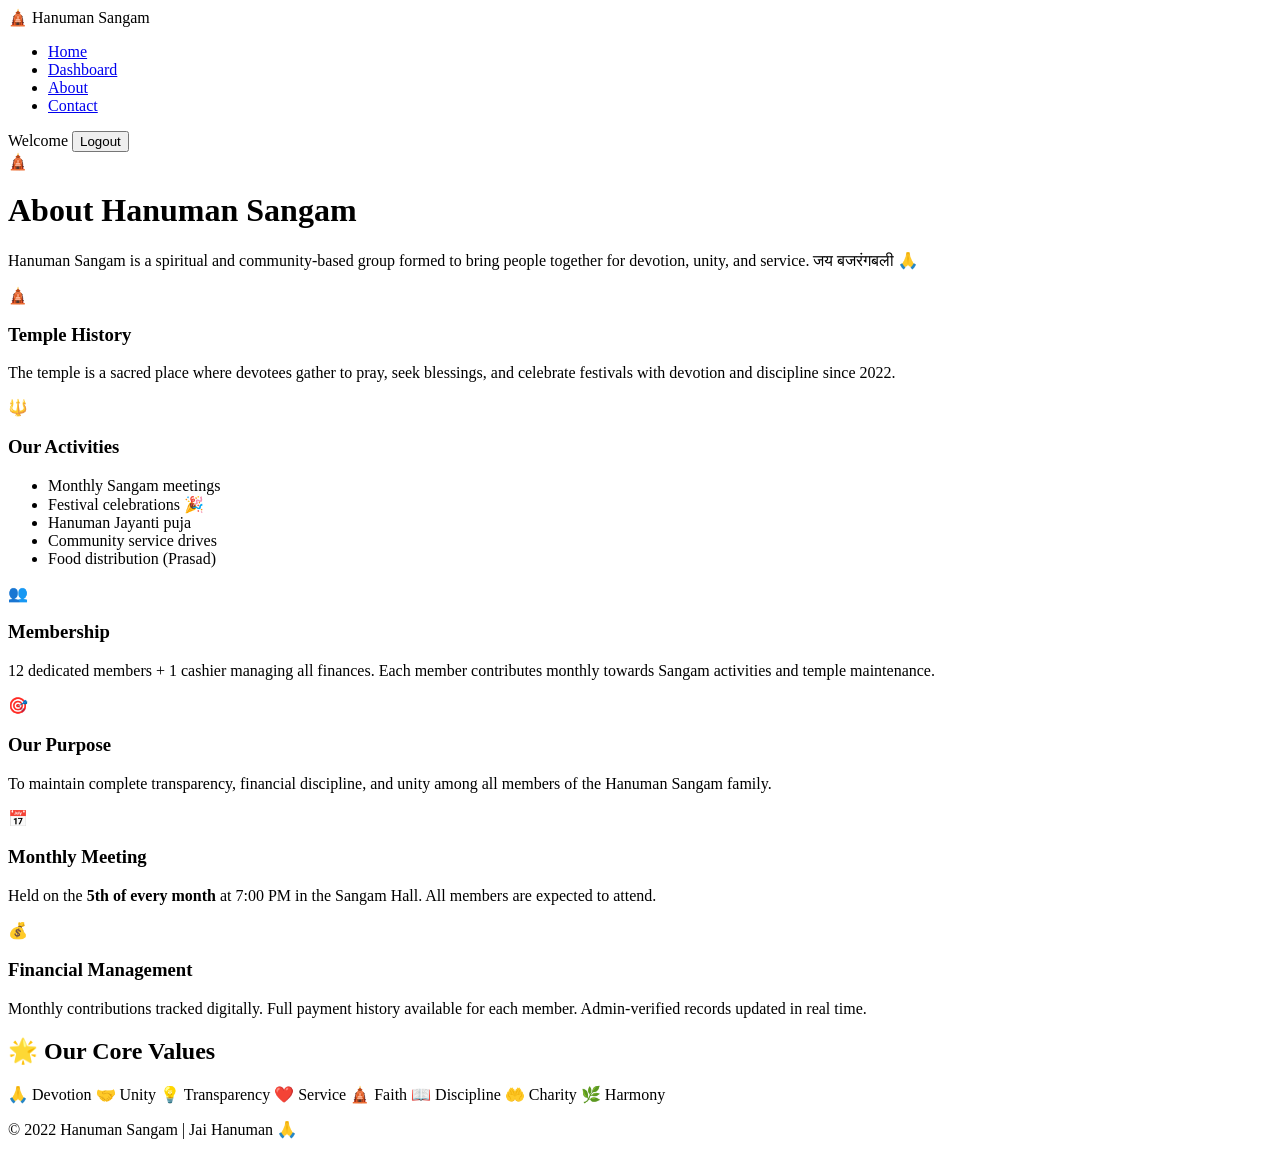
==== about.html @ 0b8dd69b "Add files via upload" ====
<!DOCTYPE html>
<html lang="en">
<head>
  <meta charset="UTF-8"/>
  <meta name="viewport" content="width=device-width, initial-scale=1.0"/>
  <title>About — Hanuman Sangam</title>
  <link rel="stylesheet" href="css/about.css"/>
</head>
<body>

<nav class="navbar">
  <div class="nav-brand">🛕 Hanuman Sangam</div>
  <ul class="nav-links">
    <li><a href="home.html">Home</a></li>
    <li><a href="member-dashboard.html">Dashboard</a></li>
    <li><a href="about.html" class="active">About</a></li>
    <li><a href="contact.html">Contact</a></li>
  </ul>
  <div class="nav-right">
    <span class="nav-user" id="navUser">Welcome</span>
    <button class="btn-logout" onclick="logout()">Logout</button>
  </div>
</nav>

<div class="about-container">

  <!-- Hero -->
  <div class="about-hero">
    <div class="about-hero-icon">🛕</div>
    <h1>About Hanuman Sangam</h1>
    <p>
      Hanuman Sangam is a spiritual and community-based group formed to bring
      people together for devotion, unity, and service. जय बजरंगबली 🙏
    </p>
  </div>

  <!-- Info Grid -->
  <div class="about-grid">
    <div class="about-card">
      <div class="about-card-icon">🛕</div>
      <h3>Temple History</h3>
      <p>
        The temple is a sacred place where devotees gather to pray, seek blessings,
        and celebrate festivals with devotion and discipline since 2022.
      </p>
    </div>
    <div class="about-card">
      <div class="about-card-icon">🔱</div>
      <h3>Our Activities</h3>
      <ul>
        <li>Monthly Sangam meetings</li>
        <li>Festival celebrations 🎉</li>
        <li>Hanuman Jayanti puja</li>
        <li>Community service drives</li>
        <li>Food distribution (Prasad)</li>
      </ul>
    </div>
    <div class="about-card">
      <div class="about-card-icon">👥</div>
      <h3>Membership</h3>
      <p>
        12 dedicated members + 1 cashier managing all finances.
        Each member contributes monthly towards Sangam activities and temple maintenance.
      </p>
    </div>
    <div class="about-card">
      <div class="about-card-icon">🎯</div>
      <h3>Our Purpose</h3>
      <p>
        To maintain complete transparency, financial discipline, and unity among
        all members of the Hanuman Sangam family.
      </p>
    </div>
    <div class="about-card">
      <div class="about-card-icon">📅</div>
      <h3>Monthly Meeting</h3>
      <p>
        Held on the <strong>5th of every month</strong> at 7:00 PM in the Sangam Hall.
        All members are expected to attend.
      </p>
    </div>
    <div class="about-card">
      <div class="about-card-icon">💰</div>
      <h3>Financial Management</h3>
      <p>
        Monthly contributions tracked digitally. Full payment history available
        for each member. Admin-verified records updated in real time.
      </p>
    </div>
  </div>

  <!-- Values -->
  <div class="values-card">
    <h2>🌟 Our Core Values</h2>
    <div class="values-row">
      <span class="value-pill">🙏 Devotion</span>
      <span class="value-pill">🤝 Unity</span>
      <span class="value-pill">💡 Transparency</span>
      <span class="value-pill">❤️ Service</span>
      <span class="value-pill">🛕 Faith</span>
      <span class="value-pill">📖 Discipline</span>
      <span class="value-pill">🤲 Charity</span>
      <span class="value-pill">🌿 Harmony</span>
    </div>
  </div>

</div>

<footer><p>© 2022 Hanuman Sangam | Jai Hanuman 🙏</p></footer>
<div id="toast"></div>

<script src="js/api.js"></script>
<script src="js/common.js"></script>
<script src="js/about.js"></script>
</body>
</html>
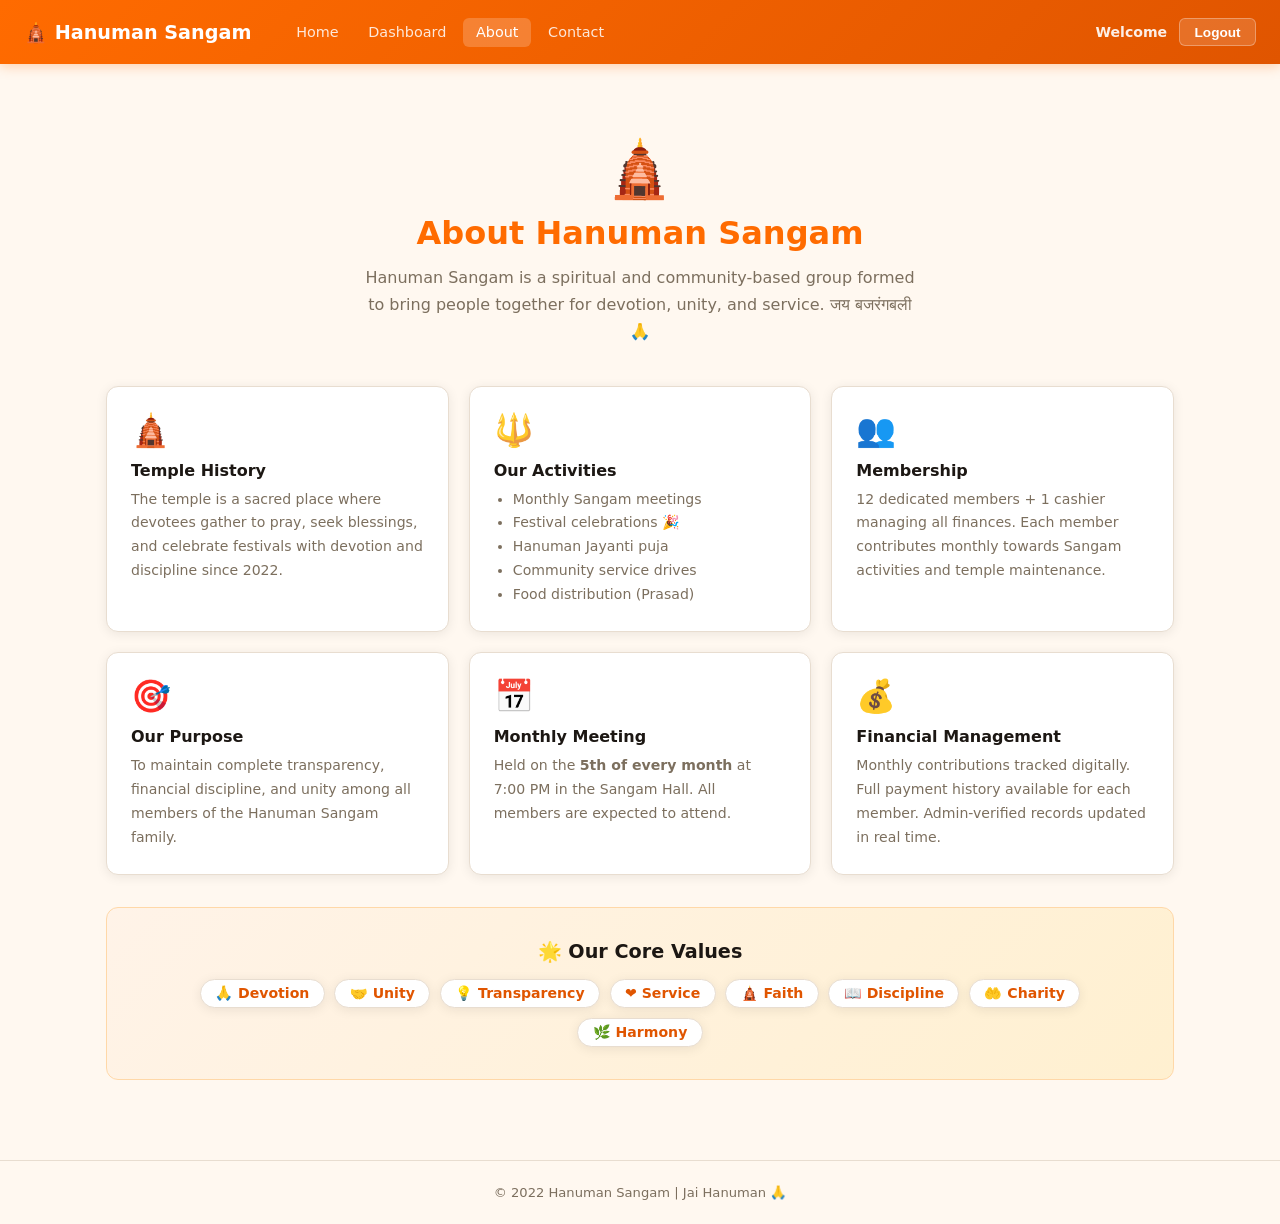
==== commit e1803854: "Update about.html" ====
--- a/about.html
+++ b/about.html
@@ -4,7 +4,7 @@
   <meta charset="UTF-8"/>
   <meta name="viewport" content="width=device-width, initial-scale=1.0"/>
   <title>About — Hanuman Sangam</title>
-  <link rel="stylesheet" href="css/about.css"/>
+  <link rel="stylesheet" href="about.css">
 </head>
 <body>
 
@@ -109,8 +109,8 @@
 <footer><p>© 2022 Hanuman Sangam | Jai Hanuman 🙏</p></footer>
 <div id="toast"></div>
 
-<script src="js/api.js"></script>
-<script src="js/common.js"></script>
-<script src="js/about.js"></script>
+<script src="api.js"></script>
+<script src="common.js"></script>
+<script src="about.js"></script>
 </body>
-</html>+</html>
--- a/about.css
+++ b/about.css
@@ -0,0 +1,21 @@
+@import 'vars.css';
+
+.about-container { max-width:1100px; margin:0 auto; padding:2rem 1rem 3rem; }
+
+.about-hero { text-align:center; padding:2.5rem 1rem; }
+.about-hero-icon { font-size:3.5rem; margin-bottom:.75rem; }
+.about-hero h1   { font-size:2rem; font-weight:900; margin-bottom:.75rem; color:var(--saffron); }
+.about-hero p    { color:var(--text-muted); max-width:560px; margin:0 auto; line-height:1.7; }
+
+.about-grid { display:grid; grid-template-columns:repeat(auto-fit,minmax(280px,1fr)); gap:1.25rem; margin-bottom:2rem; }
+.about-card { background:var(--card); border:1px solid var(--border); border-radius:var(--radius); padding:1.5rem; box-shadow:var(--shadow); transition:transform .2s; }
+.about-card:hover { transform:translateY(-3px); }
+.about-card-icon { font-size:2rem; margin-bottom:.75rem; }
+.about-card h3   { font-size:1rem; font-weight:700; margin-bottom:.5rem; }
+.about-card p, .about-card li { font-size:.88rem; color:var(--text-muted); line-height:1.7; }
+.about-card ul   { padding-left:1.2rem; }
+
+.values-card { background:linear-gradient(135deg,var(--saffron-light),#FFF0D0); border:1px solid #FFD8A8; border-radius:var(--radius); padding:2rem; text-align:center; }
+.values-card h2  { font-size:1.2rem; font-weight:800; margin-bottom:1rem; }
+.values-row  { display:flex; flex-wrap:wrap; gap:.6rem; justify-content:center; }
+.value-pill  { background:#fff; border:1px solid var(--border); padding:.35rem .9rem; border-radius:20px; font-size:.88rem; font-weight:600; color:var(--saffron-dark); box-shadow:var(--shadow); }
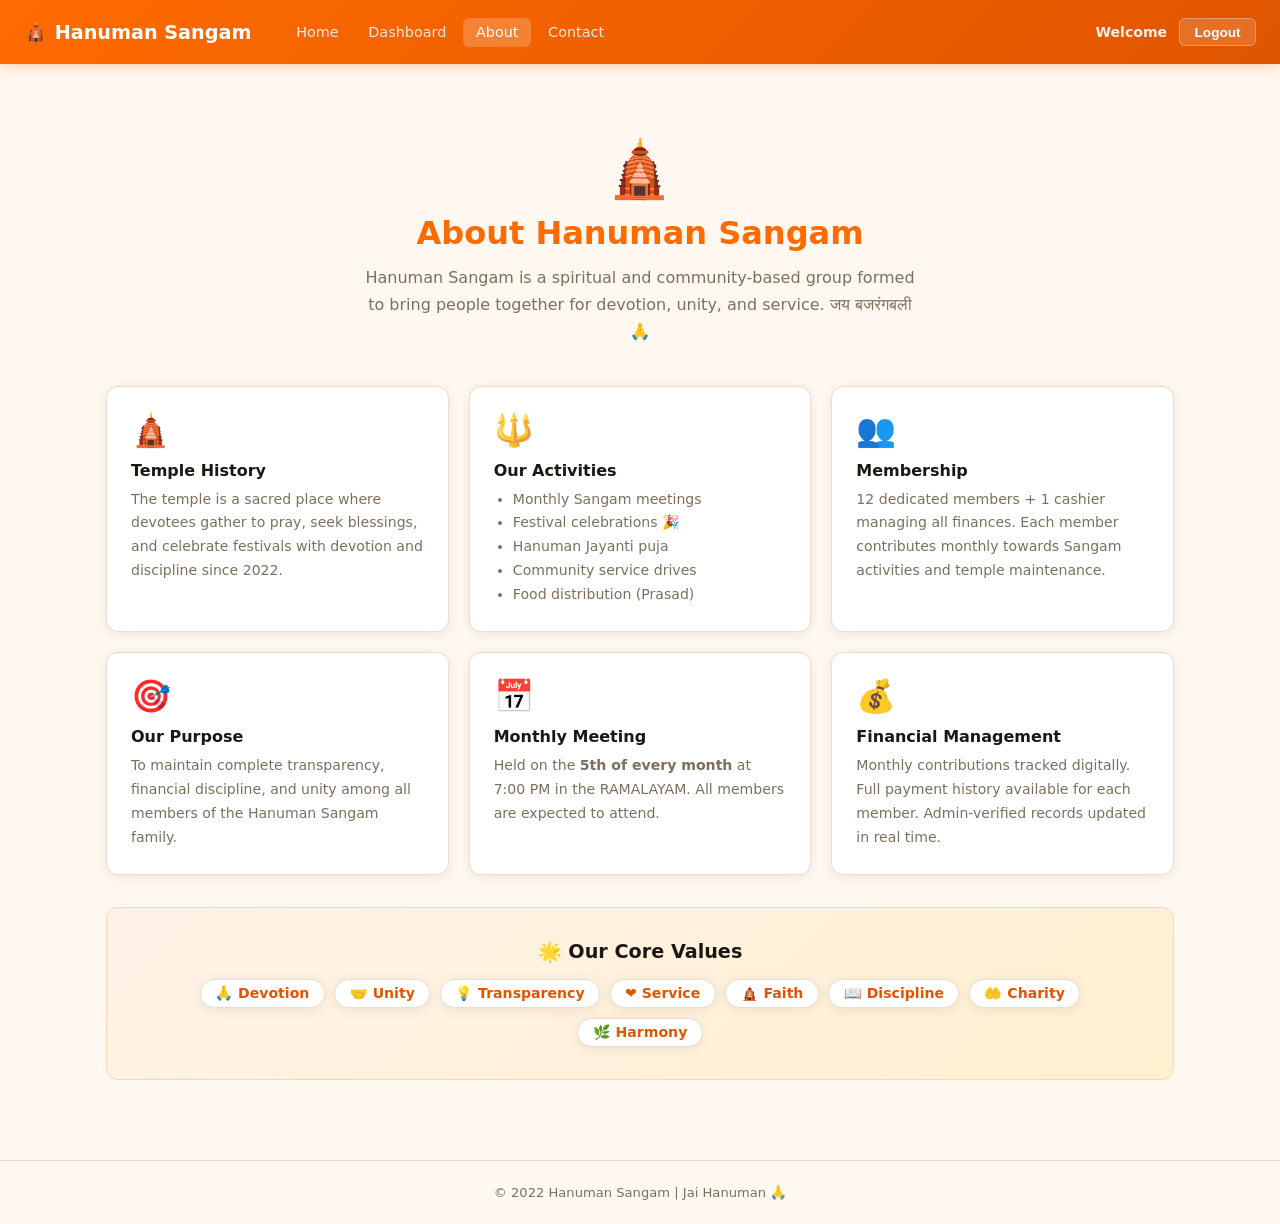
==== commit 14ffb010: "Update about.html" ====
--- a/about.html
+++ b/about.html
@@ -75,7 +75,7 @@
       <div class="about-card-icon">📅</div>
       <h3>Monthly Meeting</h3>
       <p>
-        Held on the <strong>5th of every month</strong> at 7:00 PM in the Sangam Hall.
+        Held on the <strong>5th of every month</strong> at 7:00 PM in the RAMALAYAM.
         All members are expected to attend.
       </p>
     </div>
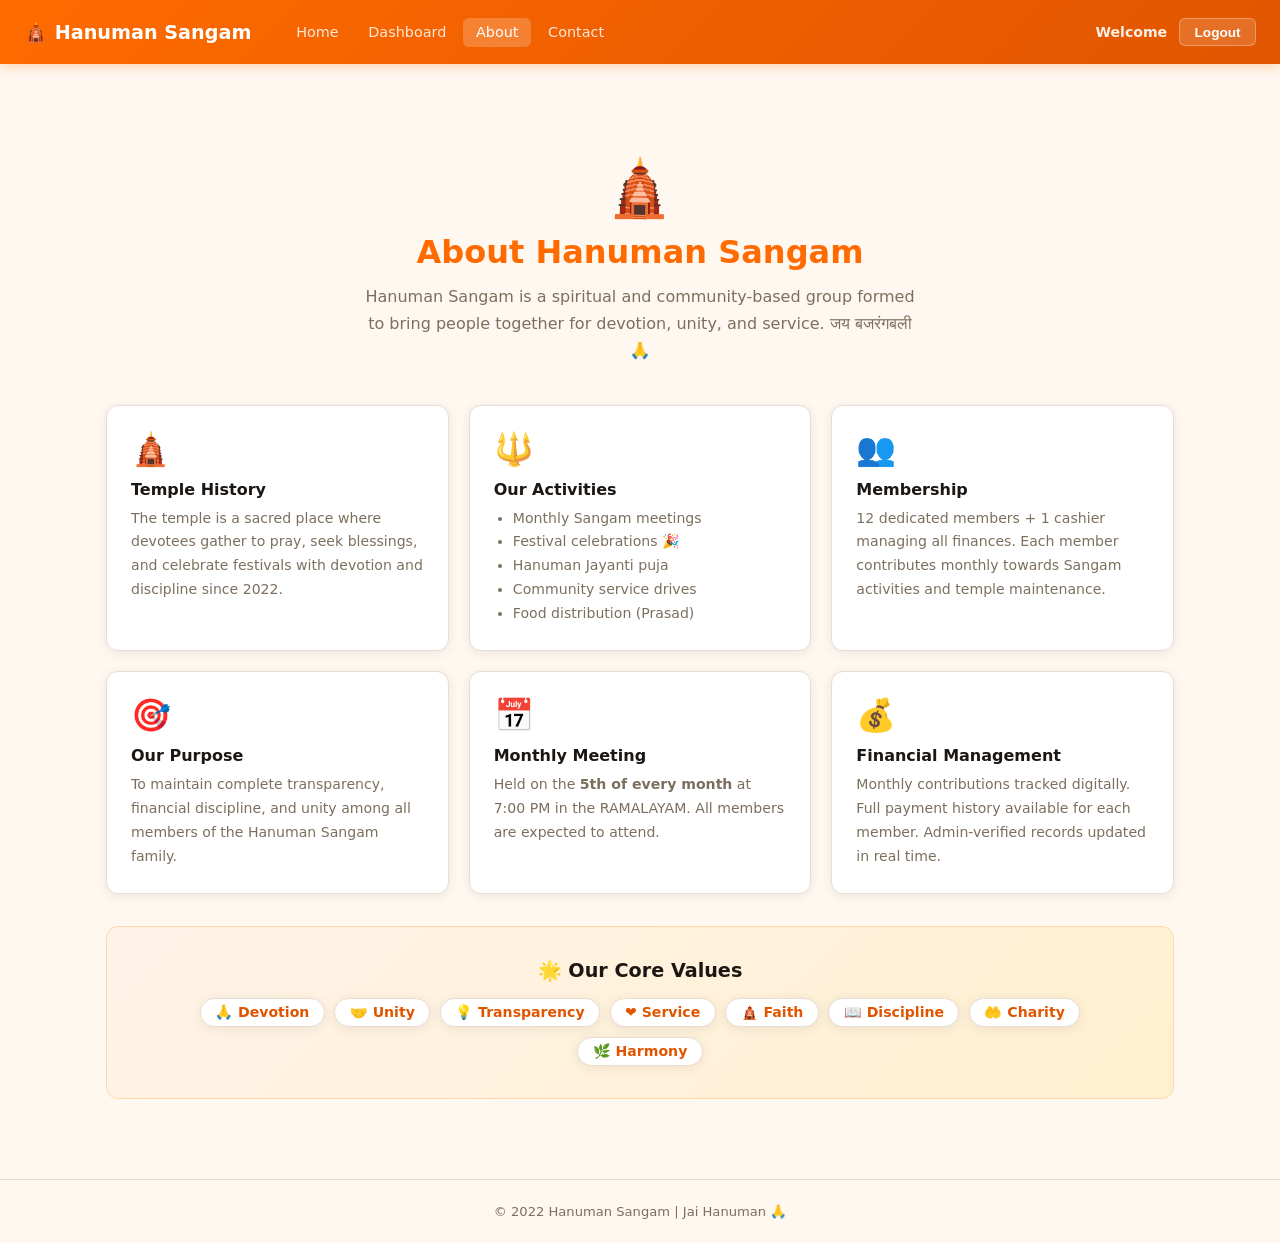
==== commit 57ff0d3d: "Update about.html" ====
--- a/about.html
+++ b/about.html
@@ -24,14 +24,20 @@
 
 <div class="about-container">
 
-  <!-- Hero -->
+  <!-- Hero with Hanuman background image -->
   <div class="about-hero">
-    <div class="about-hero-icon">🛕</div>
-    <h1>About Hanuman Sangam</h1>
-    <p>
-      Hanuman Sangam is a spiritual and community-based group formed to bring
-      people together for devotion, unity, and service. जय बजरंगबली 🙏
-    </p>
+    <div class="hanuman-bg-wrap">
+      <img src="hanuman.jpeg" alt="" class="hanuman-bg-img" aria-hidden="true"/>
+      <div class="hanuman-bg-overlay"></div>
+    </div>
+    <div class="hero-content">
+      <div class="about-hero-icon">🛕</div>
+      <h1>About Hanuman Sangam</h1>
+      <p>
+        Hanuman Sangam is a spiritual and community-based group formed to bring
+        people together for devotion, unity, and service. जय बजरंगबली 🙏
+      </p>
+    </div>
   </div>
 
   <!-- Info Grid -->
@@ -108,7 +114,6 @@
 
 <footer><p>© 2022 Hanuman Sangam | Jai Hanuman 🙏</p></footer>
 <div id="toast"></div>
-
 <script src="api.js"></script>
 <script src="common.js"></script>
 <script src="about.js"></script>
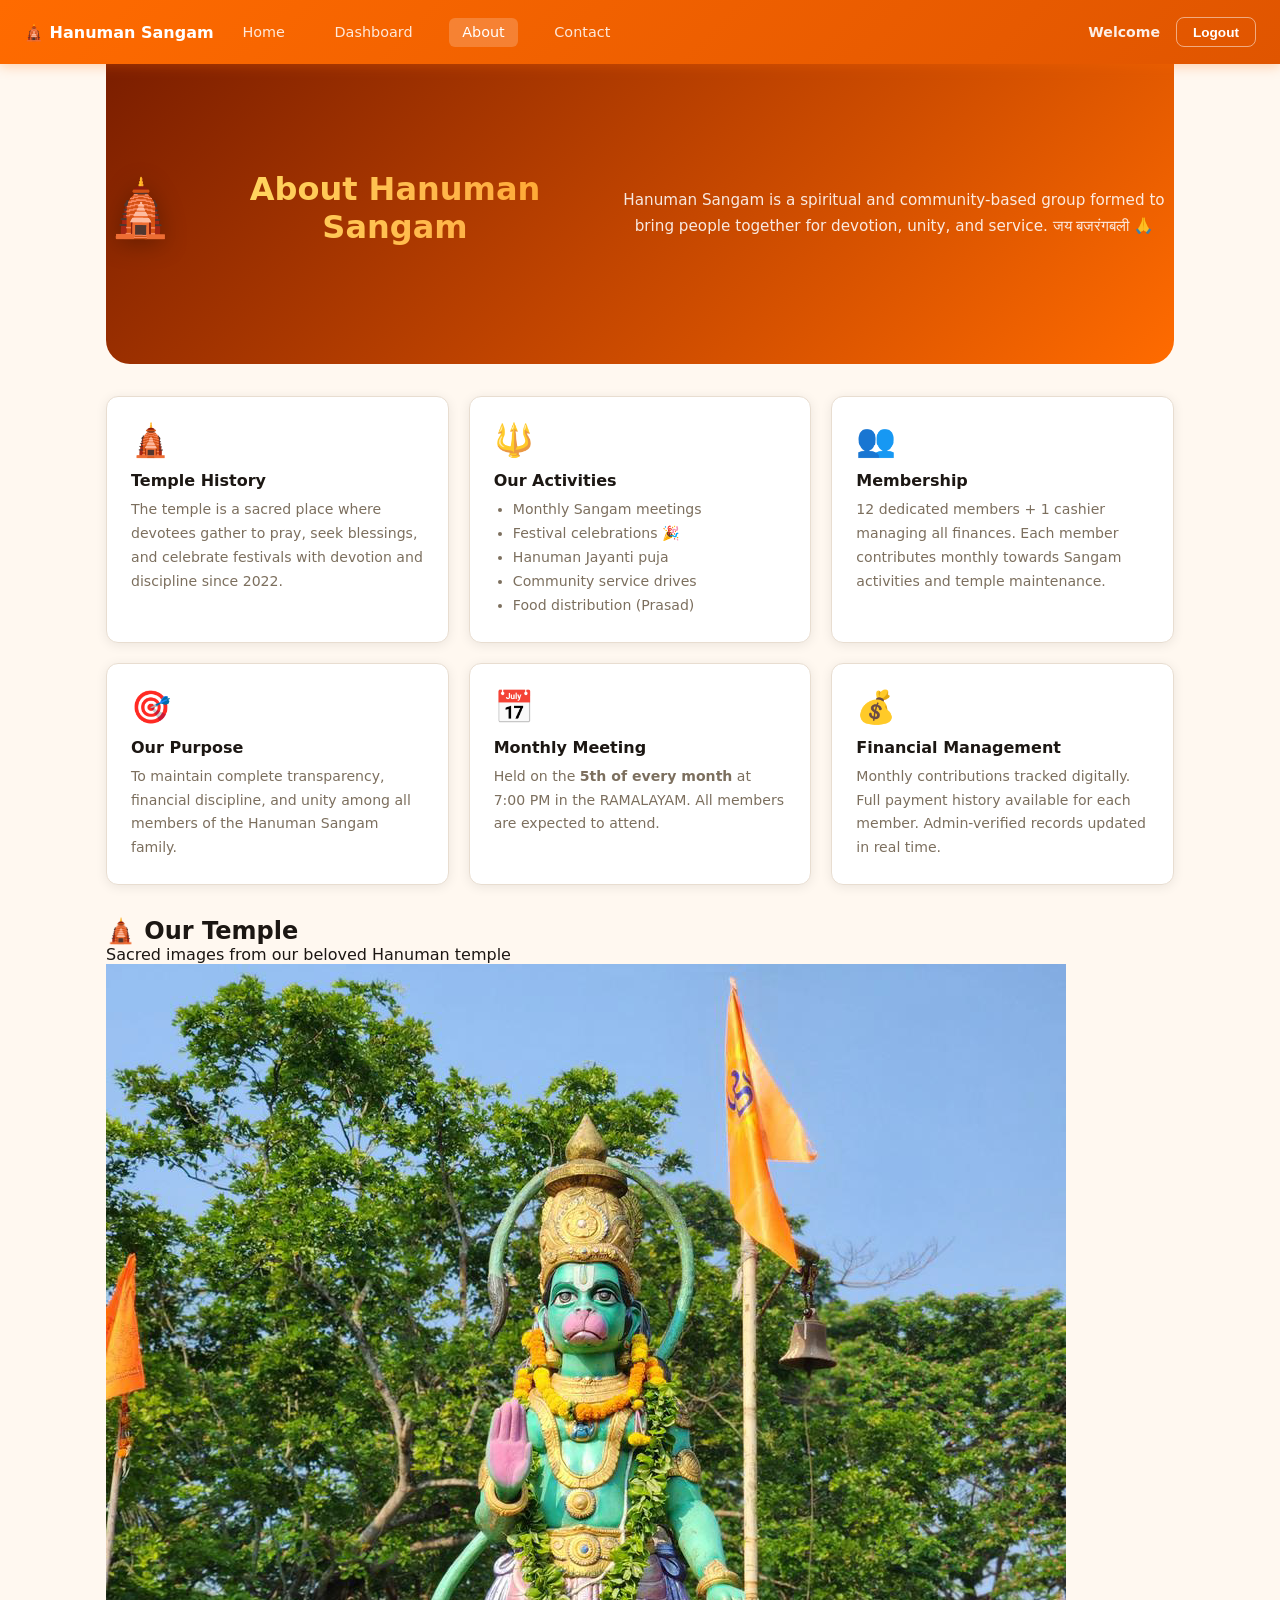
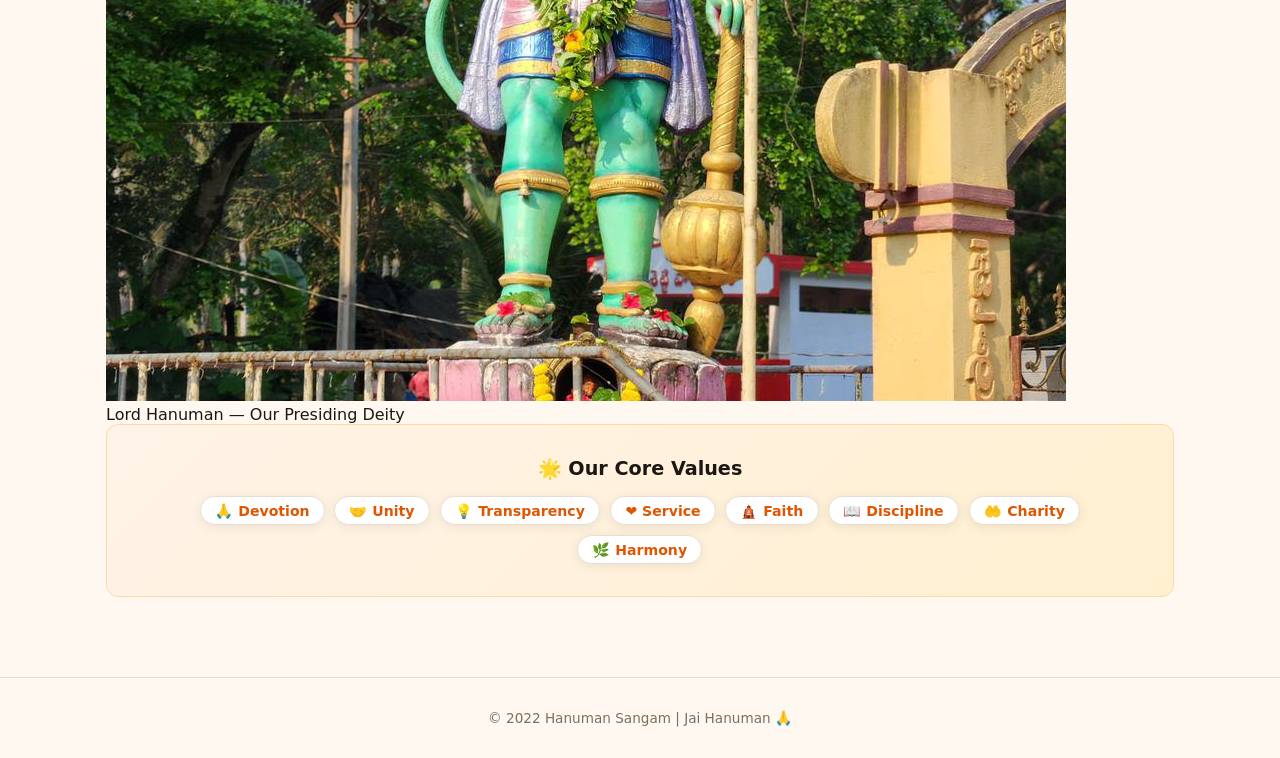
==== commit 9cff8483: "Update about.html" ====
--- a/about.html
+++ b/about.html
@@ -24,23 +24,17 @@
 
 <div class="about-container">
 
-  <!-- Hero with Hanuman background image -->
+  <!-- Hero — original style -->
   <div class="about-hero">
-    <div class="hanuman-bg-wrap">
-      <img src="hanuman.jpeg" alt="" class="hanuman-bg-img" aria-hidden="true"/>
-      <div class="hanuman-bg-overlay"></div>
-    </div>
-    <div class="hero-content">
-      <div class="about-hero-icon">🛕</div>
-      <h1>About Hanuman Sangam</h1>
-      <p>
-        Hanuman Sangam is a spiritual and community-based group formed to bring
-        people together for devotion, unity, and service. जय बजरंगबली 🙏
-      </p>
-    </div>
+    <div class="about-hero-icon">🛕</div>
+    <h1>About Hanuman Sangam</h1>
+    <p>
+      Hanuman Sangam is a spiritual and community-based group formed to bring
+      people together for devotion, unity, and service. जय बजरंगबली 🙏
+    </p>
   </div>
 
-  <!-- Info Grid -->
+  <!-- Info Grid — original style -->
   <div class="about-grid">
     <div class="about-card">
       <div class="about-card-icon">🛕</div>
@@ -95,7 +89,20 @@
     </div>
   </div>
 
-  <!-- Values -->
+  <!-- NEW: About Temple Image Section -->
+  <div class="temple-section">
+    <h2>🛕 Our Temple</h2>
+    <p class="temple-subtitle">Sacred images from our beloved Hanuman temple</p>
+    <div class="temple-images">
+      <div class="temple-img-card">
+        <img src="hanuman.jpeg" alt="Lord Hanuman"/>
+        <div class="temple-img-label">Lord Hanuman — Our Presiding Deity</div>
+      </div>
+      <!-- More images will be added here later -->
+    </div>
+  </div>
+
+  <!-- Values — original style -->
   <div class="values-card">
     <h2>🌟 Our Core Values</h2>
     <div class="values-row">
--- a/about.css
+++ b/about.css
@@ -1,21 +1,194 @@
 @import 'vars.css';
 
-.about-container { max-width:1100px; margin:0 auto; padding:2rem 1rem 3rem; }
+/* ── Animations ────────────────────────────── */
+@keyframes fadeInUp {
+  from { opacity:0; transform:translateY(24px); }
+  to   { opacity:1; transform:translateY(0); }
+}
+@keyframes floatSlow {
+  0%,100% { transform:scale(1.05) translateY(0); }
+  50%      { transform:scale(1.08) translateY(-8px); }
+}
+@keyframes glowPulse {
+  0%,100% { opacity:.13; }
+  50%      { opacity:.18; }
+}
+@keyframes shimmer {
+  0%   { background-position:-200% center; }
+  100% { background-position:200% center; }
+}
+@keyframes cardIn {
+  from { opacity:0; transform:translateY(16px); }
+  to   { opacity:1; transform:translateY(0); }
+}
+@keyframes pillPop {
+  from { opacity:0; transform:scale(.85); }
+  to   { opacity:1; transform:scale(1); }
+}
 
-.about-hero { text-align:center; padding:2.5rem 1rem; }
-.about-hero-icon { font-size:3.5rem; margin-bottom:.75rem; }
-.about-hero h1   { font-size:2rem; font-weight:900; margin-bottom:.75rem; color:var(--saffron); }
-.about-hero p    { color:var(--text-muted); max-width:560px; margin:0 auto; line-height:1.7; }
+/* ── Container ──────────────────────────────── */
+.about-container {
+  max-width:1100px; margin:0 auto; padding:0 1rem 3rem;
+}
 
-.about-grid { display:grid; grid-template-columns:repeat(auto-fit,minmax(280px,1fr)); gap:1.25rem; margin-bottom:2rem; }
-.about-card { background:var(--card); border:1px solid var(--border); border-radius:var(--radius); padding:1.5rem; box-shadow:var(--shadow); transition:transform .2s; }
-.about-card:hover { transform:translateY(-3px); }
+/* ── Hero ───────────────────────────────────── */
+.about-hero {
+  position:relative; overflow:hidden;
+  border-radius:0 0 24px 24px;
+  margin-bottom:2rem;
+  min-height:300px;
+  display:flex; align-items:center; justify-content:center;
+  text-align:center;
+  background:linear-gradient(135deg,#7B1E00,#C04400,#FF6B00);
+}
+
+/* Hanuman image — low opacity animated background */
+.hanuman-bg-wrap {
+  position:absolute; inset:0;
+  overflow:hidden;
+}
+.hanuman-bg-img {
+  width:100%; height:100%;
+  object-fit:cover;
+  object-position:top center;
+  opacity:0;
+  animation:glowPulse 4s ease-in-out infinite, floatSlow 8s ease-in-out infinite;
+  mix-blend-mode:luminosity;
+  filter:saturate(0.4) brightness(1.1);
+  transition:opacity 1s ease;
+}
+.hanuman-bg-img.loaded { opacity:.18; }
+.hanuman-bg-overlay {
+  position:absolute; inset:0;
+  background:linear-gradient(
+    135deg,
+    rgba(123,30,0,0.82) 0%,
+    rgba(192,68,0,0.75) 50%,
+    rgba(255,107,0,0.70) 100%
+  );
+}
+
+/* Hero content sits above image */
+.hero-content {
+  position:relative; z-index:1;
+  padding:3rem 2rem;
+  animation:fadeInUp .7s ease-out;
+}
+
+.about-hero-icon {
+  font-size:3.5rem; margin-bottom:.75rem;
+  filter:drop-shadow(0 4px 12px rgba(0,0,0,0.3));
+  display:block;
+}
+
+.about-hero h1 {
+  font-size:2rem; font-weight:900; margin-bottom:.75rem;
+  background:linear-gradient(90deg,#FFE066,#FFB347,#FF8C00,#FFE066);
+  background-size:200% auto;
+  -webkit-background-clip:text;
+  -webkit-text-fill-color:transparent;
+  background-clip:text;
+  animation:shimmer 3s linear infinite;
+}
+
+.about-hero p {
+  color:rgba(255,255,255,0.88);
+  max-width:560px; margin:0 auto; line-height:1.7;
+  font-size:.95rem;
+}
+
+/* ── Info Grid ──────────────────────────────── */
+.about-grid {
+  display:grid;
+  grid-template-columns:repeat(auto-fit,minmax(280px,1fr));
+  gap:1.25rem; margin-bottom:2rem;
+}
+
+.about-card {
+  background:var(--card); border:1px solid var(--border);
+  border-radius:var(--radius); padding:1.5rem;
+  box-shadow:var(--shadow);
+  transition:transform .2s, box-shadow .2s;
+  animation:cardIn .5s ease-out both;
+}
+.about-card:nth-child(1) { animation-delay:.05s; }
+.about-card:nth-child(2) { animation-delay:.10s; }
+.about-card:nth-child(3) { animation-delay:.15s; }
+.about-card:nth-child(4) { animation-delay:.20s; }
+.about-card:nth-child(5) { animation-delay:.25s; }
+.about-card:nth-child(6) { animation-delay:.30s; }
+
+.about-card:hover {
+  transform:translateY(-5px);
+  box-shadow:0 8px 24px rgba(255,107,0,0.12);
+  border-color:rgba(255,107,0,0.25);
+}
+
 .about-card-icon { font-size:2rem; margin-bottom:.75rem; }
 .about-card h3   { font-size:1rem; font-weight:700; margin-bottom:.5rem; }
-.about-card p, .about-card li { font-size:.88rem; color:var(--text-muted); line-height:1.7; }
-.about-card ul   { padding-left:1.2rem; }
+.about-card p, .about-card li {
+  font-size:.88rem; color:var(--text-muted); line-height:1.7;
+}
+.about-card ul { padding-left:1.2rem; }
 
-.values-card { background:linear-gradient(135deg,var(--saffron-light),#FFF0D0); border:1px solid #FFD8A8; border-radius:var(--radius); padding:2rem; text-align:center; }
-.values-card h2  { font-size:1.2rem; font-weight:800; margin-bottom:1rem; }
-.values-row  { display:flex; flex-wrap:wrap; gap:.6rem; justify-content:center; }
-.value-pill  { background:#fff; border:1px solid var(--border); padding:.35rem .9rem; border-radius:20px; font-size:.88rem; font-weight:600; color:var(--saffron-dark); box-shadow:var(--shadow); }
+/* ── Values ─────────────────────────────────── */
+.values-card {
+  background:linear-gradient(135deg,var(--saffron-light),#FFF0D0);
+  border:1px solid #FFD8A8; border-radius:var(--radius);
+  padding:2rem; text-align:center;
+  animation:fadeInUp .6s ease-out .3s both;
+}
+.values-card h2 { font-size:1.2rem; font-weight:800; margin-bottom:1rem; }
+.values-row { display:flex; flex-wrap:wrap; gap:.6rem; justify-content:center; }
+.value-pill {
+  background:#fff; border:1px solid var(--border);
+  padding:.35rem .9rem; border-radius:20px;
+  font-size:.88rem; font-weight:600; color:var(--saffron-dark);
+  box-shadow:var(--shadow);
+  transition:transform .2s, box-shadow .2s;
+  animation:pillPop .4s ease-out both;
+}
+.value-pill:nth-child(1) { animation-delay:.35s; }
+.value-pill:nth-child(2) { animation-delay:.40s; }
+.value-pill:nth-child(3) { animation-delay:.45s; }
+.value-pill:nth-child(4) { animation-delay:.50s; }
+.value-pill:nth-child(5) { animation-delay:.55s; }
+.value-pill:nth-child(6) { animation-delay:.60s; }
+.value-pill:nth-child(7) { animation-delay:.65s; }
+.value-pill:nth-child(8) { animation-delay:.70s; }
+.value-pill:hover {
+  transform:translateY(-2px) scale(1.05);
+  box-shadow:0 4px 12px rgba(255,107,0,0.2);
+}
+
+/* ── Navbar (same as other pages) ───────────── */
+.navbar {
+  display:flex; align-items:center; justify-content:space-between;
+  background:linear-gradient(135deg,#FF6B00,#E05500);
+  padding:.75rem 1.5rem; position:sticky; top:0; z-index:100;
+  box-shadow:0 2px 12px rgba(255,107,0,.3);
+}
+.nav-brand { color:#fff; font-weight:800; font-size:1rem; }
+.nav-links { display:flex; list-style:none; gap:1.5rem; margin:0; padding:0; }
+.nav-links a { color:rgba(255,255,255,.85); text-decoration:none; font-size:.9rem; font-weight:500; }
+.nav-links a:hover, .nav-links a.active { color:#fff; }
+.nav-right { display:flex; align-items:center; gap:1rem; }
+.nav-user  { color:rgba(255,255,255,.9); font-size:.88rem; font-weight:600; }
+.btn-logout {
+  background:transparent; border:1.5px solid rgba(255,255,255,.5);
+  color:#fff; padding:.4rem 1rem; border-radius:8px;
+  font-weight:600; cursor:pointer; font-size:.85rem;
+}
+.btn-logout:hover { background:rgba(255,255,255,.15); }
+
+/* ── Footer ─────────────────────────────────── */
+footer { text-align:center; padding:2rem; color:var(--text-muted); font-size:.85rem; }
+
+/* ── Mobile ──────────────────────────────────── */
+@media(max-width:640px) {
+  .nav-links { display:none; }
+  .about-hero { min-height:220px; }
+  .hero-content { padding:2rem 1rem; }
+  .about-hero h1 { font-size:1.5rem; }
+  .about-grid { grid-template-columns:1fr; }
+}
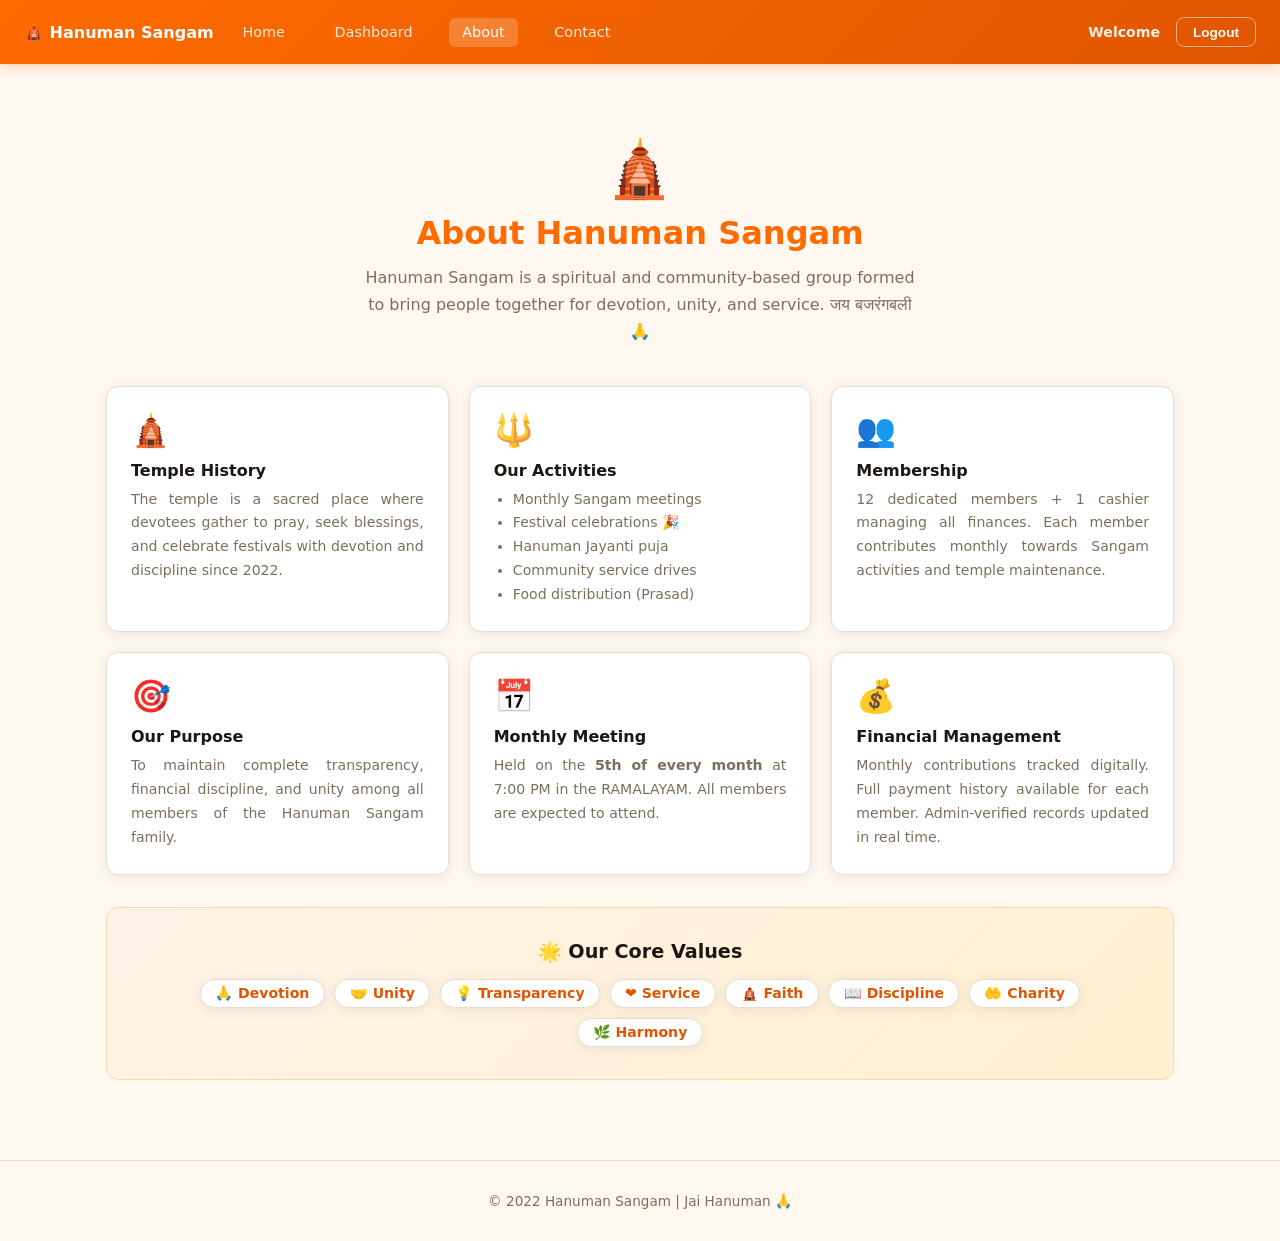
==== commit 14295b68: "Update about.html" ====
--- a/about.html
+++ b/about.html
@@ -7,7 +7,6 @@
   <link rel="stylesheet" href="about.css">
 </head>
 <body>
-
 <nav class="navbar">
   <div class="nav-brand">🛕 Hanuman Sangam</div>
   <ul class="nav-links">
@@ -21,10 +20,8 @@
     <button class="btn-logout" onclick="logout()">Logout</button>
   </div>
 </nav>
-
 <div class="about-container">
-
-  <!-- Hero — original style -->
+  <!-- Hero -->
   <div class="about-hero">
     <div class="about-hero-icon">🛕</div>
     <h1>About Hanuman Sangam</h1>
@@ -33,8 +30,7 @@
       people together for devotion, unity, and service. जय बजरंगबली 🙏
     </p>
   </div>
-
-  <!-- Info Grid — original style -->
+  <!-- Info Grid -->
   <div class="about-grid">
     <div class="about-card">
       <div class="about-card-icon">🛕</div>
@@ -88,21 +84,7 @@
       </p>
     </div>
   </div>
-
-  <!-- NEW: About Temple Image Section -->
-  <div class="temple-section">
-    <h2>🛕 Our Temple</h2>
-    <p class="temple-subtitle">Sacred images from our beloved Hanuman temple</p>
-    <div class="temple-images">
-      <div class="temple-img-card">
-        <img src="hanuman.jpeg" alt="Lord Hanuman"/>
-        <div class="temple-img-label">Lord Hanuman — Our Presiding Deity</div>
-      </div>
-      <!-- More images will be added here later -->
-    </div>
-  </div>
-
-  <!-- Values — original style -->
+  <!-- Values -->
   <div class="values-card">
     <h2>🌟 Our Core Values</h2>
     <div class="values-row">
@@ -116,13 +98,11 @@
       <span class="value-pill">🌿 Harmony</span>
     </div>
   </div>
-
 </div>
-
 <footer><p>© 2022 Hanuman Sangam | Jai Hanuman 🙏</p></footer>
 <div id="toast"></div>
 <script src="api.js"></script>
 <script src="common.js"></script>
 <script src="about.js"></script>
 </body>
-</html>
+</html>   
--- a/about.css
+++ b/about.css
@@ -1,167 +1,85 @@
 @import 'vars.css';
 
-/* ── Animations ────────────────────────────── */
-@keyframes fadeInUp {
-  from { opacity:0; transform:translateY(24px); }
-  to   { opacity:1; transform:translateY(0); }
-}
-@keyframes floatSlow {
-  0%,100% { transform:scale(1.05) translateY(0); }
-  50%      { transform:scale(1.08) translateY(-8px); }
-}
-@keyframes glowPulse {
-  0%,100% { opacity:.13; }
-  50%      { opacity:.18; }
-}
-@keyframes shimmer {
-  0%   { background-position:-200% center; }
-  100% { background-position:200% center; }
-}
-@keyframes cardIn {
-  from { opacity:0; transform:translateY(16px); }
-  to   { opacity:1; transform:translateY(0); }
-}
-@keyframes pillPop {
-  from { opacity:0; transform:scale(.85); }
-  to   { opacity:1; transform:scale(1); }
-}
+.about-container { max-width:1100px; margin:0 auto; padding:2rem 1rem 3rem; }
 
-/* ── Container ──────────────────────────────── */
-.about-container {
-  max-width:1100px; margin:0 auto; padding:0 1rem 3rem;
-}
+/* ── Hero (original) ─────────────────────────── */
+.about-hero      { text-align:center; padding:2.5rem 1rem; }
+.about-hero-icon { font-size:3.5rem; margin-bottom:.75rem; }
+.about-hero h1   { font-size:2rem; font-weight:900; margin-bottom:.75rem; color:var(--saffron); }
+.about-hero p    { color:var(--text-muted); max-width:560px; margin:0 auto; line-height:1.7; }
 
-/* ── Hero ───────────────────────────────────── */
-.about-hero {
-  position:relative; overflow:hidden;
-  border-radius:0 0 24px 24px;
-  margin-bottom:2rem;
-  min-height:300px;
-  display:flex; align-items:center; justify-content:center;
-  text-align:center;
-  background:linear-gradient(135deg,#7B1E00,#C04400,#FF6B00);
-}
-
-/* Hanuman image — low opacity animated background */
-.hanuman-bg-wrap {
-  position:absolute; inset:0;
-  overflow:hidden;
-}
-.hanuman-bg-img {
-  width:100%; height:100%;
-  object-fit:cover;
-  object-position:top center;
-  opacity:0;
-  animation:glowPulse 4s ease-in-out infinite, floatSlow 8s ease-in-out infinite;
-  mix-blend-mode:luminosity;
-  filter:saturate(0.4) brightness(1.1);
-  transition:opacity 1s ease;
-}
-.hanuman-bg-img.loaded { opacity:.18; }
-.hanuman-bg-overlay {
-  position:absolute; inset:0;
-  background:linear-gradient(
-    135deg,
-    rgba(123,30,0,0.82) 0%,
-    rgba(192,68,0,0.75) 50%,
-    rgba(255,107,0,0.70) 100%
-  );
-}
-
-/* Hero content sits above image */
-.hero-content {
-  position:relative; z-index:1;
-  padding:3rem 2rem;
-  animation:fadeInUp .7s ease-out;
-}
-
-.about-hero-icon {
-  font-size:3.5rem; margin-bottom:.75rem;
-  filter:drop-shadow(0 4px 12px rgba(0,0,0,0.3));
-  display:block;
-}
-
-.about-hero h1 {
-  font-size:2rem; font-weight:900; margin-bottom:.75rem;
-  background:linear-gradient(90deg,#FFE066,#FFB347,#FF8C00,#FFE066);
-  background-size:200% auto;
-  -webkit-background-clip:text;
-  -webkit-text-fill-color:transparent;
-  background-clip:text;
-  animation:shimmer 3s linear infinite;
-}
-
-.about-hero p {
-  color:rgba(255,255,255,0.88);
-  max-width:560px; margin:0 auto; line-height:1.7;
-  font-size:.95rem;
-}
-
-/* ── Info Grid ──────────────────────────────── */
-.about-grid {
-  display:grid;
-  grid-template-columns:repeat(auto-fit,minmax(280px,1fr));
-  gap:1.25rem; margin-bottom:2rem;
-}
-
+/* ── Info Grid (original) ────────────────────── */
+.about-grid { display:grid; grid-template-columns:repeat(auto-fit,minmax(280px,1fr)); gap:1.25rem; margin-bottom:2rem; }
 .about-card {
   background:var(--card); border:1px solid var(--border);
   border-radius:var(--radius); padding:1.5rem;
+  box-shadow:var(--shadow); transition:transform .2s;
+  text-align:justify;
+}
+.about-card:hover { transform:translateY(-3px); }
+.about-card-icon { font-size:2rem; margin-bottom:.75rem; }
+.about-card h3   { font-size:1rem; font-weight:700; margin-bottom:.5rem; }
+.about-card p, .about-card li { font-size:.88rem; color:var(--text-muted); line-height:1.7; text-align:justify; }
+.about-card ul   { padding-left:1.2rem; }
+
+/* ── Temple Image Section (NEW) ──────────────── */
+.temple-section {
+  background:var(--card); border:1px solid var(--border);
+  border-radius:var(--radius); padding:2rem;
+  box-shadow:var(--shadow); margin-bottom:2rem;
+  text-align:center;
+}
+.temple-section h2 {
+  font-size:1.3rem; font-weight:800;
+  color:var(--saffron); margin-bottom:.4rem;
+}
+.temple-subtitle {
+  color:var(--text-muted); font-size:.88rem;
+  margin-bottom:1.5rem;
+}
+.temple-images {
+  display:flex; flex-wrap:wrap;
+  gap:1.25rem; justify-content:center;
+}
+.temple-img-card {
+  background:var(--bg2); border:1px solid var(--border);
+  border-radius:12px; overflow:hidden;
+  width:220px; transition:transform .2s, box-shadow .2s;
   box-shadow:var(--shadow);
-  transition:transform .2s, box-shadow .2s;
-  animation:cardIn .5s ease-out both;
 }
-.about-card:nth-child(1) { animation-delay:.05s; }
-.about-card:nth-child(2) { animation-delay:.10s; }
-.about-card:nth-child(3) { animation-delay:.15s; }
-.about-card:nth-child(4) { animation-delay:.20s; }
-.about-card:nth-child(5) { animation-delay:.25s; }
-.about-card:nth-child(6) { animation-delay:.30s; }
-
-.about-card:hover {
-  transform:translateY(-5px);
-  box-shadow:0 8px 24px rgba(255,107,0,0.12);
-  border-color:rgba(255,107,0,0.25);
+.temple-img-card:hover {
+  transform:translateY(-4px);
+  box-shadow:0 8px 24px rgba(255,107,0,0.15);
+}
+.temple-img-card img {
+  width:100%; height:200px;
+  object-fit:cover; object-position:top center;
+  display:block;
+}
+.temple-img-label {
+  padding:.6rem .75rem;
+  font-size:.78rem; font-weight:600;
+  color:var(--text-muted); text-align:center;
 }
 
-.about-card-icon { font-size:2rem; margin-bottom:.75rem; }
-.about-card h3   { font-size:1rem; font-weight:700; margin-bottom:.5rem; }
-.about-card p, .about-card li {
-  font-size:.88rem; color:var(--text-muted); line-height:1.7;
-}
-.about-card ul { padding-left:1.2rem; }
-
-/* ── Values ─────────────────────────────────── */
+/* ── Values (original) ───────────────────────── */
 .values-card {
   background:linear-gradient(135deg,var(--saffron-light),#FFF0D0);
   border:1px solid #FFD8A8; border-radius:var(--radius);
   padding:2rem; text-align:center;
-  animation:fadeInUp .6s ease-out .3s both;
 }
 .values-card h2 { font-size:1.2rem; font-weight:800; margin-bottom:1rem; }
-.values-row { display:flex; flex-wrap:wrap; gap:.6rem; justify-content:center; }
+.values-row     { display:flex; flex-wrap:wrap; gap:.6rem; justify-content:center; }
 .value-pill {
   background:#fff; border:1px solid var(--border);
   padding:.35rem .9rem; border-radius:20px;
-  font-size:.88rem; font-weight:600; color:var(--saffron-dark);
-  box-shadow:var(--shadow);
-  transition:transform .2s, box-shadow .2s;
-  animation:pillPop .4s ease-out both;
+  font-size:.88rem; font-weight:600;
+  color:var(--saffron-dark); box-shadow:var(--shadow);
+  transition:transform .2s;
 }
-.value-pill:nth-child(1) { animation-delay:.35s; }
-.value-pill:nth-child(2) { animation-delay:.40s; }
-.value-pill:nth-child(3) { animation-delay:.45s; }
-.value-pill:nth-child(4) { animation-delay:.50s; }
-.value-pill:nth-child(5) { animation-delay:.55s; }
-.value-pill:nth-child(6) { animation-delay:.60s; }
-.value-pill:nth-child(7) { animation-delay:.65s; }
-.value-pill:nth-child(8) { animation-delay:.70s; }
-.value-pill:hover {
-  transform:translateY(-2px) scale(1.05);
-  box-shadow:0 4px 12px rgba(255,107,0,0.2);
-}
+.value-pill:hover { transform:translateY(-2px); }
 
-/* ── Navbar (same as other pages) ───────────── */
+/* ── Navbar ──────────────────────────────────── */
 .navbar {
   display:flex; align-items:center; justify-content:space-between;
   background:linear-gradient(135deg,#FF6B00,#E05500);
@@ -181,14 +99,12 @@
 }
 .btn-logout:hover { background:rgba(255,255,255,.15); }
 
-/* ── Footer ─────────────────────────────────── */
+/* ── Footer ──────────────────────────────────── */
 footer { text-align:center; padding:2rem; color:var(--text-muted); font-size:.85rem; }
 
 /* ── Mobile ──────────────────────────────────── */
 @media(max-width:640px) {
   .nav-links { display:none; }
-  .about-hero { min-height:220px; }
-  .hero-content { padding:2rem 1rem; }
-  .about-hero h1 { font-size:1.5rem; }
   .about-grid { grid-template-columns:1fr; }
+  .temple-images { flex-direction:column; align-items:center; }
 }
